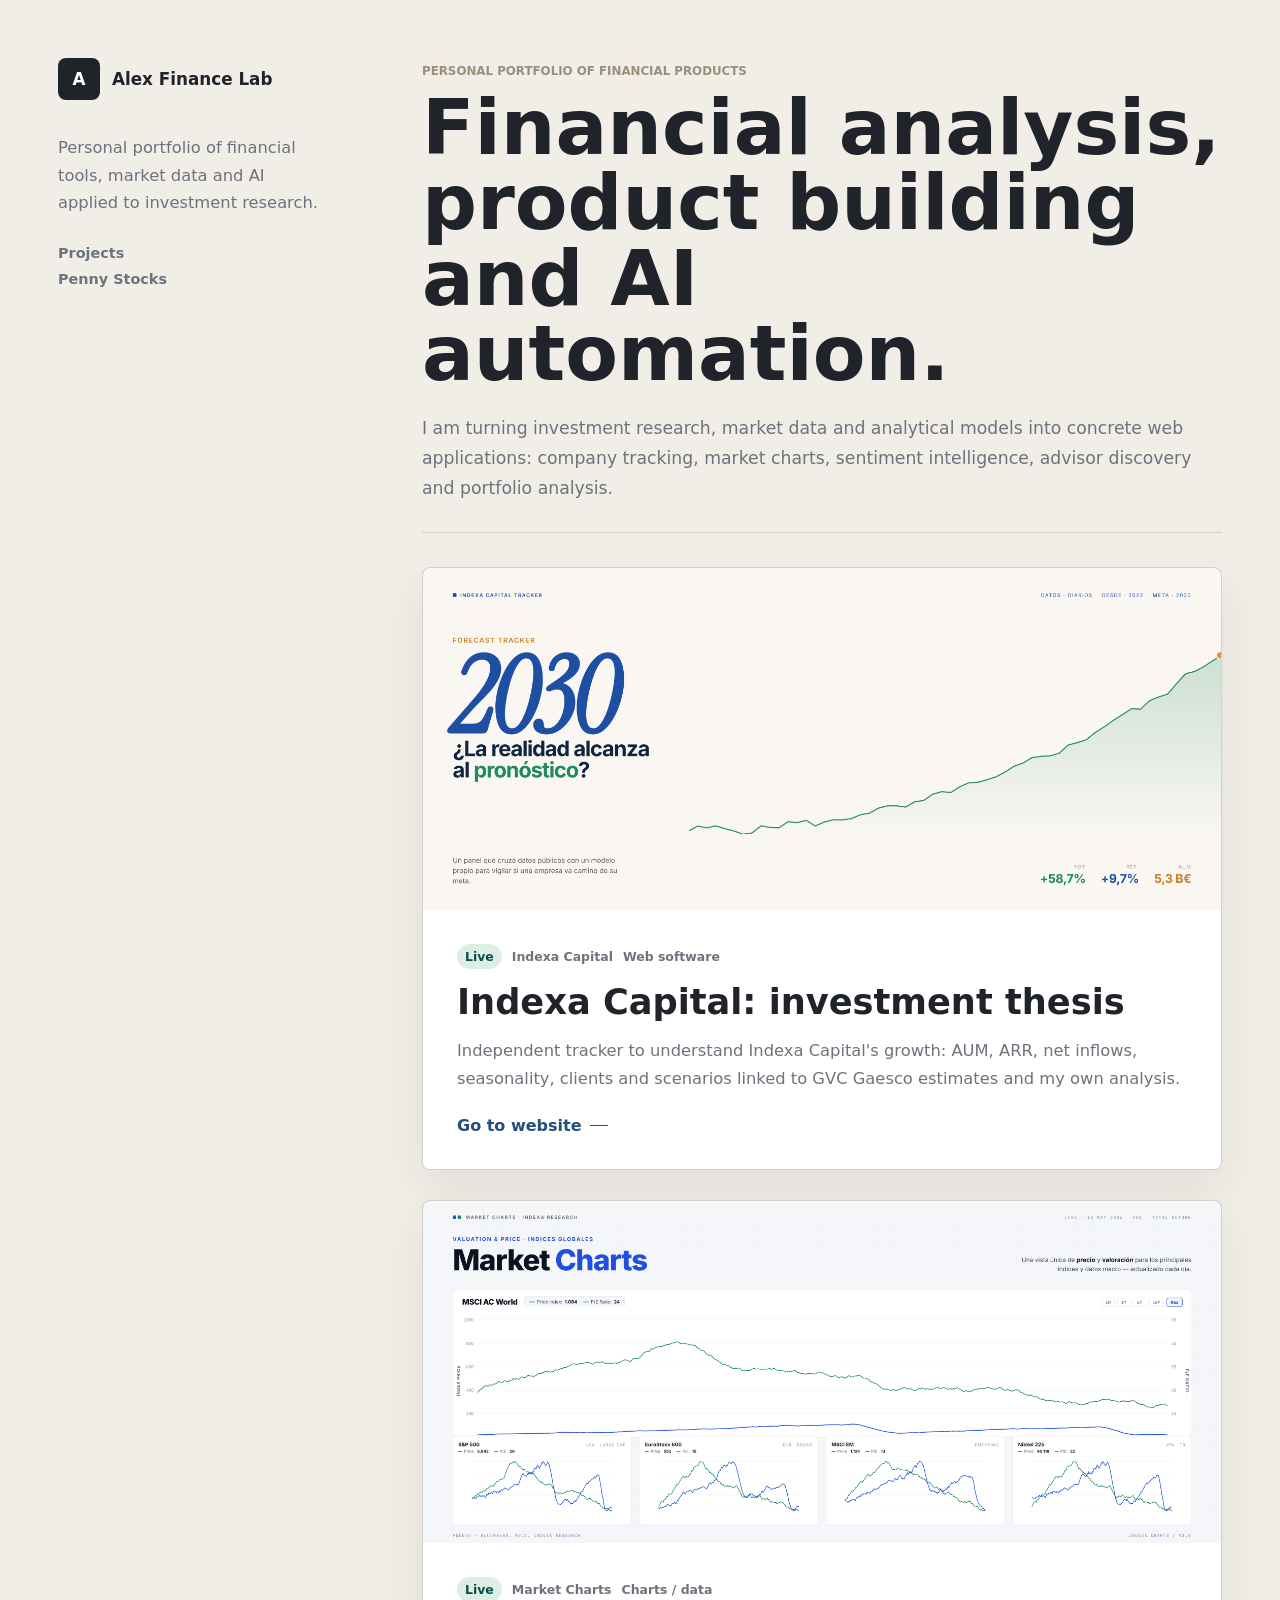
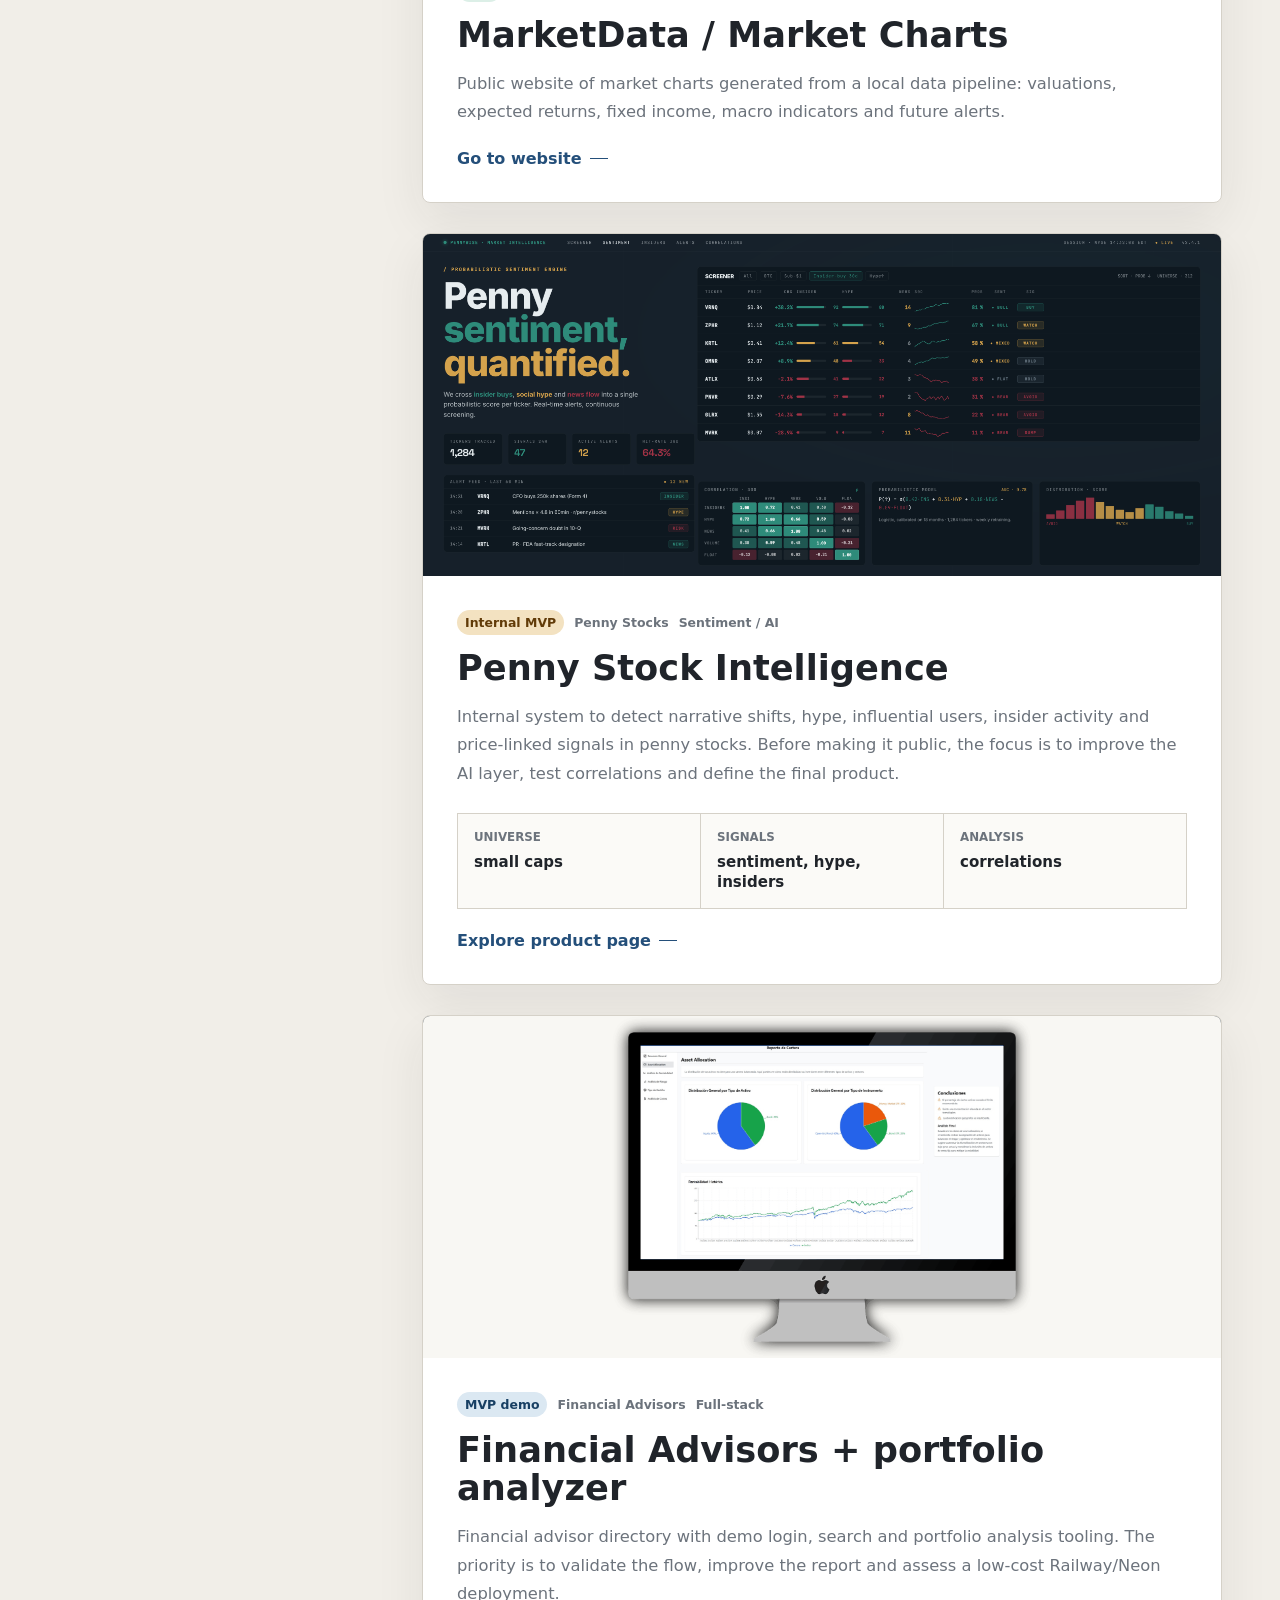
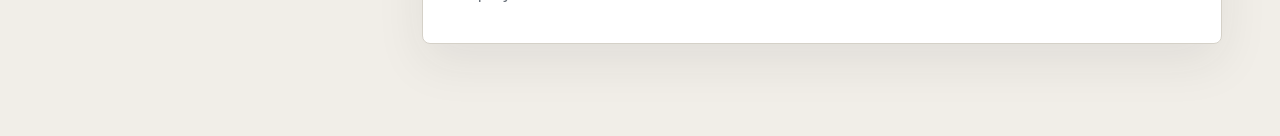
==== index.html @ d78d45a3 "Initial commit: Alex Finance Lab portfolio site Static HTML/CSS portfolio showcasing financial analy" ====
<!doctype html>
<html lang="en">
  <head>
    <meta charset="UTF-8" />
    <meta name="viewport" content="width=device-width, initial-scale=1.0" />
    <title>Alex Finance Lab</title>
    <meta
      name="description"
      content="Personal portfolio of financial analysis, market data, sentiment intelligence and AI tools."
    />
    <link
      rel="icon"
      href="data:image/svg+xml,%3Csvg xmlns='http://www.w3.org/2000/svg' viewBox='0 0 64 64'%3E%3Crect width='64' height='64' rx='12' fill='%2313151a'/%3E%3Ctext x='50%25' y='56%25' text-anchor='middle' font-family='Arial' font-size='34' font-weight='700' fill='white'%3EA%3C/text%3E%3C/svg%3E"
    />
    <link rel="stylesheet" href="./styles.css" />
  </head>
  <body>
    <div class="site-shell">
      <aside class="sidebar">
        <a class="brand" href="#top" aria-label="Alex Finance Lab">
          <span class="brand-mark">A</span>
          <span>Alex Finance Lab</span>
        </a>

        <p class="profile-copy">
          Personal portfolio of financial tools, market data and AI applied to investment research.
        </p>

        <nav class="side-nav" aria-label="Primary navigation">
          <a href="#projects">Projects</a>
          <a href="#penny-stocks">Penny Stocks</a>
        </nav>
      </aside>

      <main id="top" class="content">
        <section class="intro">
          <p class="eyebrow">Personal portfolio of financial products</p>
          <h1>Financial analysis, product building and AI automation.</h1>
          <p>
            I am turning investment research, market data and analytical models into concrete web
            applications: company tracking, market charts, sentiment intelligence, advisor discovery
            and portfolio analysis.
          </p>
        </section>

        <section id="projects" class="card-stack" aria-label="Projects">
          <article class="project-card">
            <a
              class="card-media"
              href="https://apardo-flowgy.github.io/indexa-tracker/"
              target="_blank"
              rel="noopener noreferrer"
              aria-label="Open Indexa Capital investment thesis"
            >
              <img src="./assets/indexa-scenarios.png" alt="Indexa Capital AUM and profit scenarios" />
            </a>
            <div class="card-body">
              <div class="project-meta">
                <span class="status live">Live</span>
                <span>Indexa Capital</span>
                <span>Web software</span>
              </div>
              <h2>
                <a href="https://apardo-flowgy.github.io/indexa-tracker/" target="_blank" rel="noopener noreferrer">
                  Indexa Capital: investment thesis
                </a>
              </h2>
              <p>
                Independent tracker to understand Indexa Capital's growth: AUM, ARR, net inflows,
                seasonality, clients and scenarios linked to GVC Gaesco estimates and my own analysis.
              </p>
              <div class="card-actions">
                <a href="https://apardo-flowgy.github.io/indexa-tracker/" target="_blank" rel="noopener noreferrer">
                  Go to website
                </a>
              </div>
            </div>
            <a
              class="card-stretched-link"
              href="https://apardo-flowgy.github.io/indexa-tracker/"
              target="_blank"
              rel="noopener noreferrer"
              aria-label="Open Indexa Capital investment thesis"
            ></a>
          </article>

          <article class="project-card">
            <a
              class="card-media"
              href="https://apardo-flowgy.github.io/market-charts/"
              target="_blank"
              rel="noopener noreferrer"
              aria-label="Open Market Charts"
            >
              <img src="./assets/market-sp500-pe.png" alt="Historical S&P 500 P/E chart" />
            </a>
            <div class="card-body">
              <div class="project-meta">
                <span class="status live">Live</span>
                <span>Market Charts</span>
                <span>Charts / data</span>
              </div>
              <h2>MarketData / Market Charts</h2>
              <p>
                Public website of market charts generated from a local data pipeline: valuations,
                expected returns, fixed income, macro indicators and future alerts.
              </p>
              <div class="card-actions">
                <a href="https://apardo-flowgy.github.io/market-charts/" target="_blank" rel="noopener noreferrer">
                  Go to website
                </a>
              </div>
            </div>
            <a
              class="card-stretched-link"
              href="https://apardo-flowgy.github.io/market-charts/"
              target="_blank"
              rel="noopener noreferrer"
              aria-label="Open Market Charts"
            ></a>
          </article>

          <article id="penny-stocks" class="project-card">
            <a class="card-media" href="/personal-portfolio/penny-stock-intelligence.html" aria-label="Open Penny Stock Intelligence product page">
              <img src="./assets/Screener.png" alt="Penny Stock Intelligence screener interface" />
            </a>
            <div class="card-body">
              <div class="project-meta">
                <span class="status internal">Internal MVP</span>
                <span>Penny Stocks</span>
                <span>Sentiment / AI</span>
              </div>
              <h2><a href="/personal-portfolio/penny-stock-intelligence.html">Penny Stock Intelligence</a></h2>
              <p>
                Internal system to detect narrative shifts, hype, influential users, insider activity
                and price-linked signals in penny stocks. Before making it public, the focus is to improve
                the AI layer, test correlations and define the final product.
              </p>
              <div class="mini-dashboard">
                <div><span>Universe</span><strong>small caps</strong></div>
                <div><span>Signals</span><strong>sentiment, hype, insiders</strong></div>
                <div><span>Analysis</span><strong>correlations</strong></div>
              </div>
              <div class="card-actions">
                <a href="/personal-portfolio/penny-stock-intelligence.html">Explore product page</a>
              </div>
            </div>
            <a
              class="card-stretched-link"
              href="/personal-portfolio/penny-stock-intelligence.html"
              aria-label="Open Penny Stock Intelligence product page"
            ></a>
          </article>

          <article class="project-card">
            <div class="card-media">
              <img src="./assets/financial-report.png" alt="Portfolio analysis report interface" />
            </div>
            <div class="card-body">
              <div class="project-meta">
                <span class="status build">MVP demo</span>
                <span>Financial Advisors</span>
                <span>Full-stack</span>
              </div>
              <h2>Financial Advisors + portfolio analyzer</h2>
              <p>
                Financial advisor directory with demo login, search and portfolio analysis tooling.
                The priority is to validate the flow, improve the report and assess a low-cost
                Railway/Neon deployment.
              </p>
            </div>
          </article>
        </section>

      </main>
    </div>
    <script>
      const cards = document.querySelectorAll(".project-card");

      const observer = new IntersectionObserver(
        (entries) => {
          entries.forEach((entry) => {
            if (entry.isIntersecting) entry.target.classList.add("is-visible");
          });
        },
        { threshold: 0.16 }
      );

      cards.forEach((card) => {
        observer.observe(card);
        card.addEventListener("pointermove", (event) => {
          const rect = card.getBoundingClientRect();
          card.style.setProperty("--mx", `${event.clientX - rect.left}px`);
          card.style.setProperty("--my", `${event.clientY - rect.top}px`);
        });
      });
    </script>
  </body>
</html>
---- styles.css ----
:root {
  --bg: #f1eee8;
  --panel: #ffffff;
  --ink: #20242a;
  --muted: #6c737c;
  --soft: #e0ded8;
  --line: #d5d1c8;
  --teal: #0f766e;
  --blue: #244f7a;
  --amber: #b36b18;
  --rose: #8b2f43;
  --shadow: 0 18px 50px rgba(37, 39, 44, 0.08);
  font-family:
    Inter, ui-sans-serif, system-ui, -apple-system, BlinkMacSystemFont, "Segoe UI",
    sans-serif;
}

* {
  box-sizing: border-box;
}

html {
  scroll-behavior: smooth;
}

body {
  margin: 0;
  color: var(--ink);
  background: var(--bg);
  overflow-x: hidden;
}

a {
  color: inherit;
}

.site-shell {
  display: grid;
  grid-template-columns: minmax(230px, 300px) minmax(0, 1fr);
  gap: clamp(30px, 5vw, 76px);
  align-items: start;
  max-width: 1540px;
  margin: 0 auto;
  padding: clamp(24px, 5vw, 58px);
}

.sidebar {
  position: sticky;
  top: 42px;
  min-height: calc(100vh - 84px);
  display: flex;
  flex-direction: column;
  padding-right: clamp(0px, 2vw, 22px);
}

.brand {
  display: inline-flex;
  align-items: center;
  gap: 12px;
  width: fit-content;
  color: var(--ink);
  text-decoration: none;
  font-size: 1.05rem;
  font-weight: 780;
}

.brand-mark {
  display: grid;
  width: 42px;
  height: 42px;
  place-items: center;
  color: #fff;
  background: var(--ink);
  border-radius: 8px;
}

.profile-copy {
  max-width: 270px;
  margin: 34px 0 28px;
  color: var(--muted);
  font-size: 1.02rem;
  line-height: 1.7;
}

.side-nav {
  display: flex;
  flex-direction: column;
  gap: 10px;
  margin-bottom: auto;
}

.side-nav a {
  width: fit-content;
  color: var(--muted);
  font-size: 0.9rem;
  font-weight: 720;
  text-decoration: none;
}

.side-nav a:hover {
  color: var(--ink);
}

.content {
  min-width: 0;
  width: 100%;
}

.intro {
  padding: 6px 0 28px;
  border-bottom: 1px solid var(--line);
}

.eyebrow {
  margin: 0 0 12px;
  color: #9b8f7c;
  font-size: 0.74rem;
  font-weight: 780;
  letter-spacing: 0;
  text-transform: uppercase;
}

.intro h1 {
  margin: 0;
  max-width: 1080px;
  font-size: 4.8rem;
  line-height: 0.98;
  letter-spacing: 0;
  overflow-wrap: anywhere;
}

.intro p:not(.eyebrow) {
  max-width: 920px;
  margin: 22px 0 0;
  color: var(--muted);
  font-size: 1.08rem;
  line-height: 1.75;
}

.card-stack {
  display: grid;
  gap: 30px;
  padding: 34px 0;
}

.project-card {
  position: relative;
  overflow: hidden;
  background: var(--panel);
  border: 1px solid var(--line);
  border-radius: 8px;
  box-shadow: var(--shadow);
  opacity: 0;
  transform: translateY(18px);
  transition:
    opacity 520ms ease,
    transform 520ms ease,
    border-color 220ms ease,
    box-shadow 220ms ease;
}

.project-card::before {
  content: "";
  position: absolute;
  inset: 0;
  z-index: 1;
  pointer-events: none;
  background: radial-gradient(
    420px circle at var(--mx, 50%) var(--my, 20%),
    rgba(15, 118, 110, 0.12),
    transparent 42%
  );
  opacity: 0;
  transition: opacity 220ms ease;
}

.project-card:has(a[href])::after {
  content: "Open project";
  position: absolute;
  right: 0;
  bottom: 0;
  left: 0;
  z-index: 3;
  display: flex;
  justify-content: flex-end;
  align-items: center;
  min-height: 54px;
  padding: 0 30px;
  color: #f8fbfa;
  background: linear-gradient(90deg, rgba(15, 118, 110, 0), rgba(15, 118, 110, 0.95));
  border-top: 1px solid rgba(255, 255, 255, 0.22);
  font-size: 0.78rem;
  font-weight: 820;
  letter-spacing: 0;
  opacity: 0;
  pointer-events: none;
  transform: translateY(100%);
  transition:
    opacity 240ms ease,
    transform 240ms ease;
}

.project-card:has(a[href]) .card-body::after {
  content: "";
  position: absolute;
  right: 17px;
  bottom: 22px;
  z-index: 4;
  width: 8px;
  height: 8px;
  border-top: 2px solid #f8fbfa;
  border-right: 2px solid #f8fbfa;
  opacity: 0;
  pointer-events: none;
  transform: rotate(45deg);
  transition:
    opacity 240ms ease,
    transform 240ms ease;
}

.project-card:hover {
  border-color: #b9b3a7;
  box-shadow: 0 26px 72px rgba(37, 39, 44, 0.14);
  transform: translateY(-3px);
}

.project-card:has(a[href]):hover::after {
  opacity: 1;
  transform: translateY(0);
}

.project-card:has(a[href]):hover .card-body::after {
  opacity: 1;
  transform: translateX(0) rotate(45deg);
  animation: open-nudge 1500ms ease-in-out infinite;
}

.project-card:hover::before {
  opacity: 1;
}

.project-card.is-visible {
  opacity: 1;
  transform: translateY(0);
}

.project-card.is-visible:hover {
  transform: translateY(-3px);
}

.project-card > * {
  position: relative;
  z-index: 2;
}

.project-card .card-stretched-link {
  position: absolute;
  inset: 0;
  z-index: 2;
  display: block;
  text-indent: -9999px;
}

.project-card .card-media,
.project-card h2 a,
.project-card .card-actions a {
  z-index: 5;
}

@keyframes open-nudge {
  0%,
  100% {
    transform: translateX(0) rotate(45deg);
  }

  50% {
    transform: translateX(4px) rotate(45deg);
  }
}

.card-media {
  display: block;
  aspect-ratio: 21 / 9;
  min-height: 0;
  background: #16202a;
  overflow: hidden;
}

.card-media img {
  display: block;
  width: 100%;
  height: 100%;
  object-fit: contain;
  object-position: center;
  transform: scale(1.002);
  transition: transform 520ms ease, filter 520ms ease;
  background: #f8f7f3;
}

.project-card:hover .card-media img {
  filter: saturate(1.04) contrast(1.03);
  transform: scale(1.035);
}

.card-body {
  padding: clamp(22px, 4vw, 34px);
}

.project-meta {
  display: flex;
  flex-wrap: wrap;
  gap: 8px 10px;
  align-items: center;
  margin-bottom: 14px;
  color: var(--muted);
  font-size: 0.78rem;
  font-weight: 740;
}

.status {
  padding: 5px 8px;
  border-radius: 999px;
}

.status.live {
  color: #0a504a;
  background: #dcefe7;
}

.status.internal {
  color: #613b08;
  background: #f3e2c1;
}

.status.build {
  color: #173f63;
  background: #dbe8f2;
}

.project-card h2 {
  margin: 0;
  font-size: 2.2rem;
  line-height: 1.08;
  letter-spacing: 0;
  overflow-wrap: anywhere;
}

.project-card h2 a {
  text-decoration: none;
}

.project-card h2 a:hover {
  color: var(--blue);
}

.project-card p {
  margin: 16px 0 0;
  color: var(--muted);
  font-size: 1.02rem;
  line-height: 1.75;
}

.card-actions {
  display: flex;
  flex-wrap: wrap;
  gap: 12px 18px;
  align-items: center;
  margin-top: 22px;
}

.card-actions a {
  position: relative;
  display: inline-flex;
  align-items: center;
  gap: 8px;
  color: var(--blue);
  font-weight: 800;
  text-decoration: none;
}

.card-actions a::after {
  content: "";
  width: 18px;
  height: 1.5px;
  background: currentColor;
  transform-origin: left;
  transition: transform 180ms ease;
}

.card-actions a:hover::after {
  transform: scaleX(1.35);
}

.card-actions span {
  color: var(--muted);
  font-size: 0.9rem;
  font-weight: 650;
}

@media (prefers-reduced-motion: reduce) {
  .project-card,
  .card-media img,
  .project-card:has(a[href])::after,
  .project-card:has(a[href]) .card-body::after,
  .card-actions a::after {
    transition: none;
    animation: none;
  }

  .project-card,
  .project-card:hover {
    opacity: 1;
    transform: none;
  }
}

.mini-dashboard {
  display: grid;
  grid-template-columns: repeat(3, minmax(0, 1fr));
  gap: 1px;
  margin-top: 24px;
  background: var(--line);
  border: 1px solid var(--line);
}

.mini-dashboard div {
  padding: 16px;
  background: #fbfaf7;
}

.mini-dashboard span {
  display: block;
  margin-bottom: 8px;
  color: var(--muted);
  font-size: 0.74rem;
  font-weight: 760;
  text-transform: uppercase;
}

.mini-dashboard strong {
  display: block;
  font-size: 0.94rem;
  line-height: 1.35;
}

@media (max-width: 900px) {
  .site-shell {
    grid-template-columns: 1fr;
    gap: 28px;
    padding: 22px;
  }

  .sidebar {
    position: static;
    min-height: auto;
    padding: 0 0 24px;
    border-bottom: 1px solid var(--line);
  }

  .profile-copy {
    max-width: 680px;
    margin: 22px 0 18px;
  }

  .side-nav {
    flex-direction: row;
    flex-wrap: wrap;
    margin-bottom: 0;
  }

}

@media (max-width: 620px) {
  .intro h1 {
    font-size: 3.2rem;
  }

  .card-media img {
    height: 100%;
  }

  .mini-dashboard {
    grid-template-columns: 1fr;
  }

  .project-card h2 {
    font-size: 1.55rem;
  }
}
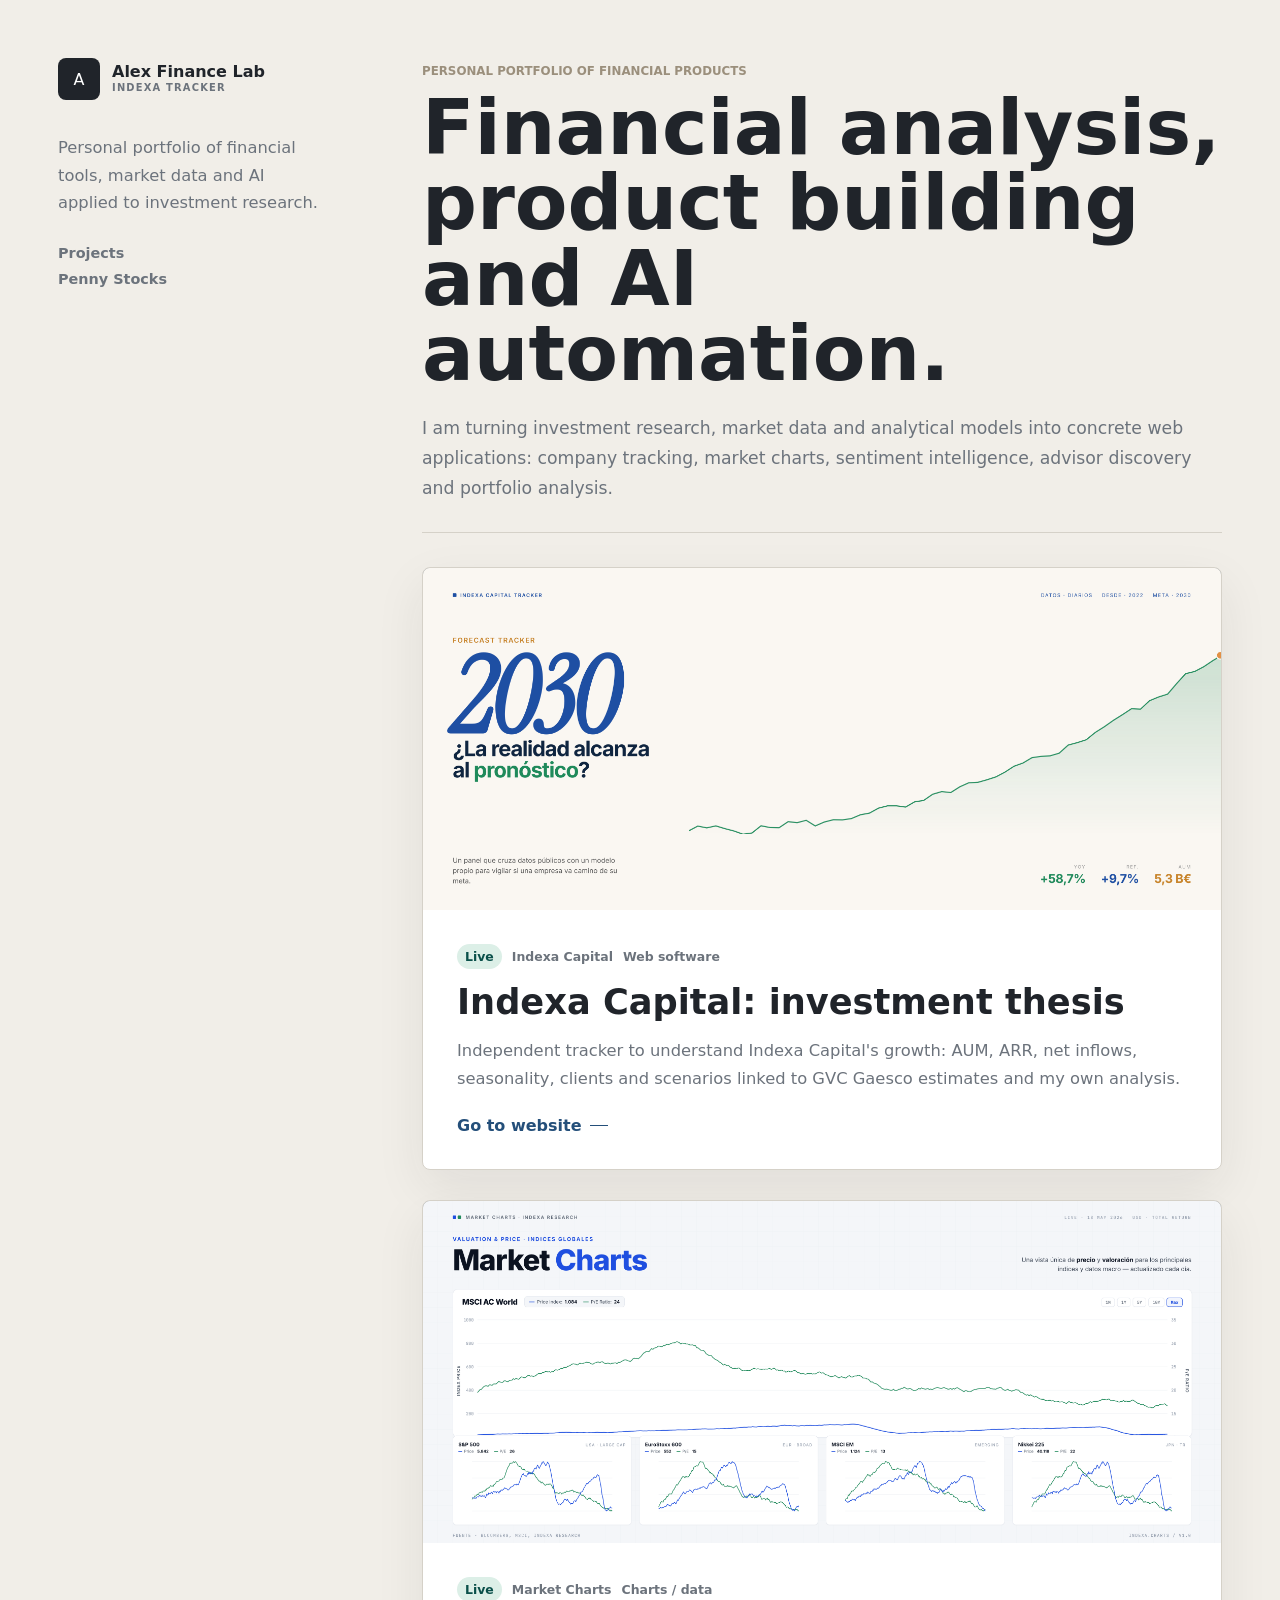
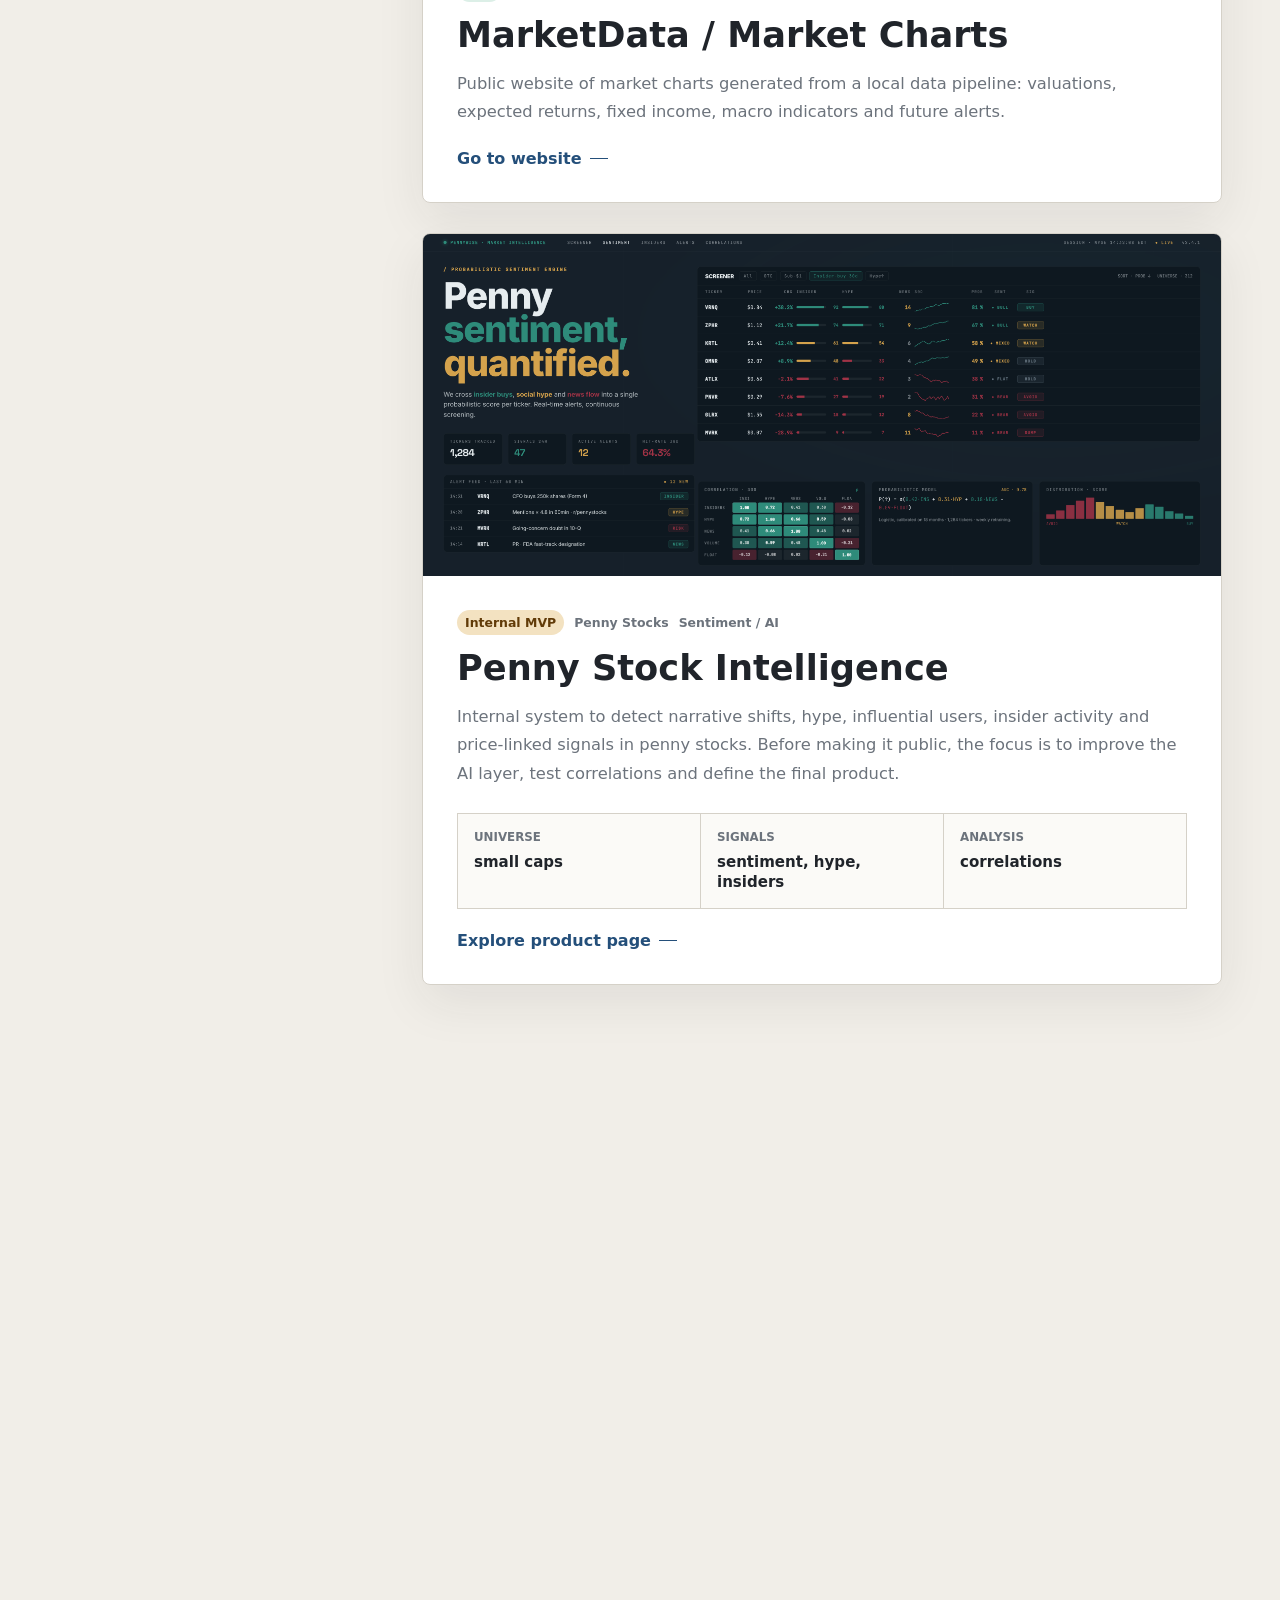
==== commit 270e4c75: "feat: add Indexa Tracker product label to brand signature Co-Authored-By: Claude Sonnet 4.6 <noreply" ====
--- a/index.html
+++ b/index.html
@@ -17,9 +17,12 @@
   <body>
     <div class="site-shell">
       <aside class="sidebar">
-        <a class="brand" href="#top" aria-label="Alex Finance Lab">
+        <a class="brand" href="#top" aria-label="Alex Finance Lab — Indexa Tracker">
           <span class="brand-mark">A</span>
-          <span>Alex Finance Lab</span>
+          <span class="brand-text">
+            <span class="brand-name">Alex Finance Lab</span>
+            <span class="brand-product">Indexa Tracker</span>
+          </span>
         </a>
 
         <p class="profile-copy">
--- a/styles.css
+++ b/styles.css
@@ -60,8 +60,26 @@
   width: fit-content;
   color: var(--ink);
   text-decoration: none;
-  font-size: 1.05rem;
+}
+
+.brand-text {
+  display: grid;
+  gap: 2px;
+  line-height: 1.05;
+}
+
+.brand-name {
+  font-size: 1.0rem;
   font-weight: 780;
+  color: var(--ink);
+}
+
+.brand-product {
+  font-size: 0.62rem;
+  font-weight: 800;
+  letter-spacing: 0.12em;
+  text-transform: uppercase;
+  color: var(--muted);
 }
 
 .brand-mark {
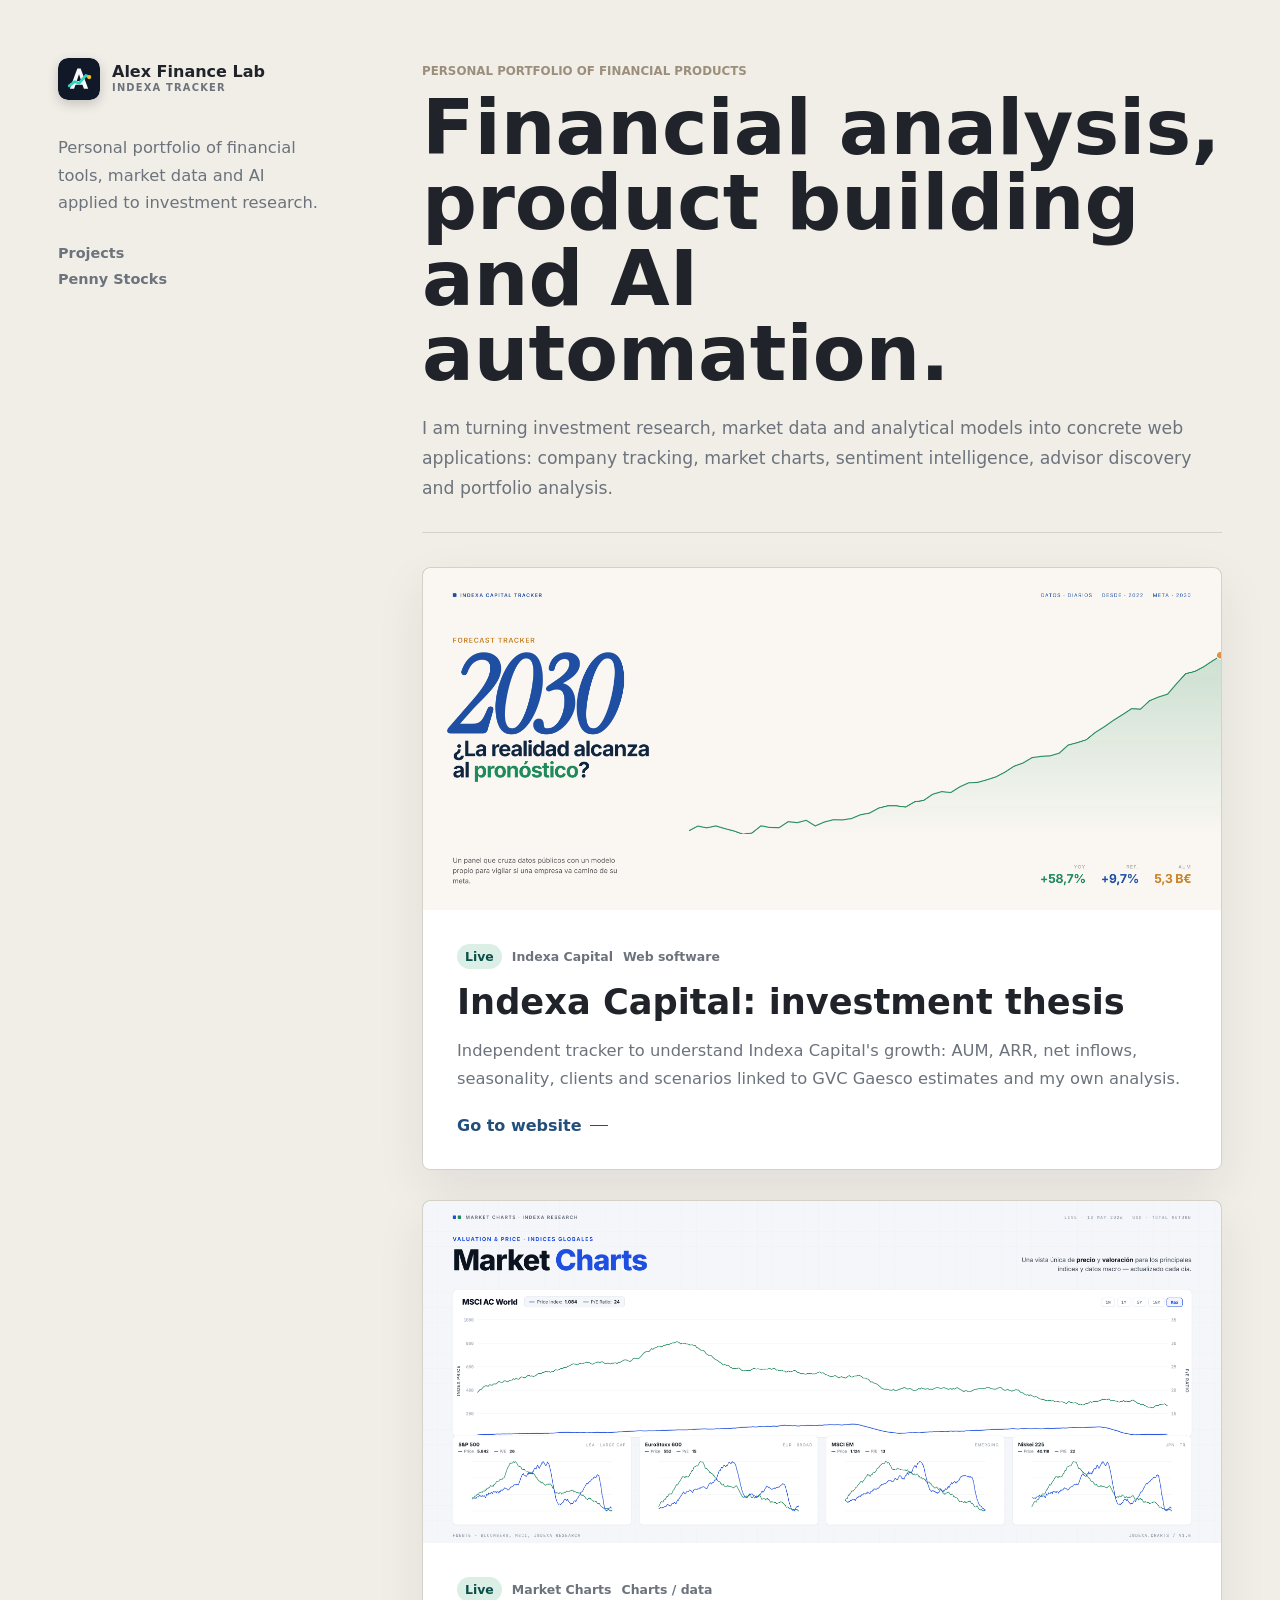
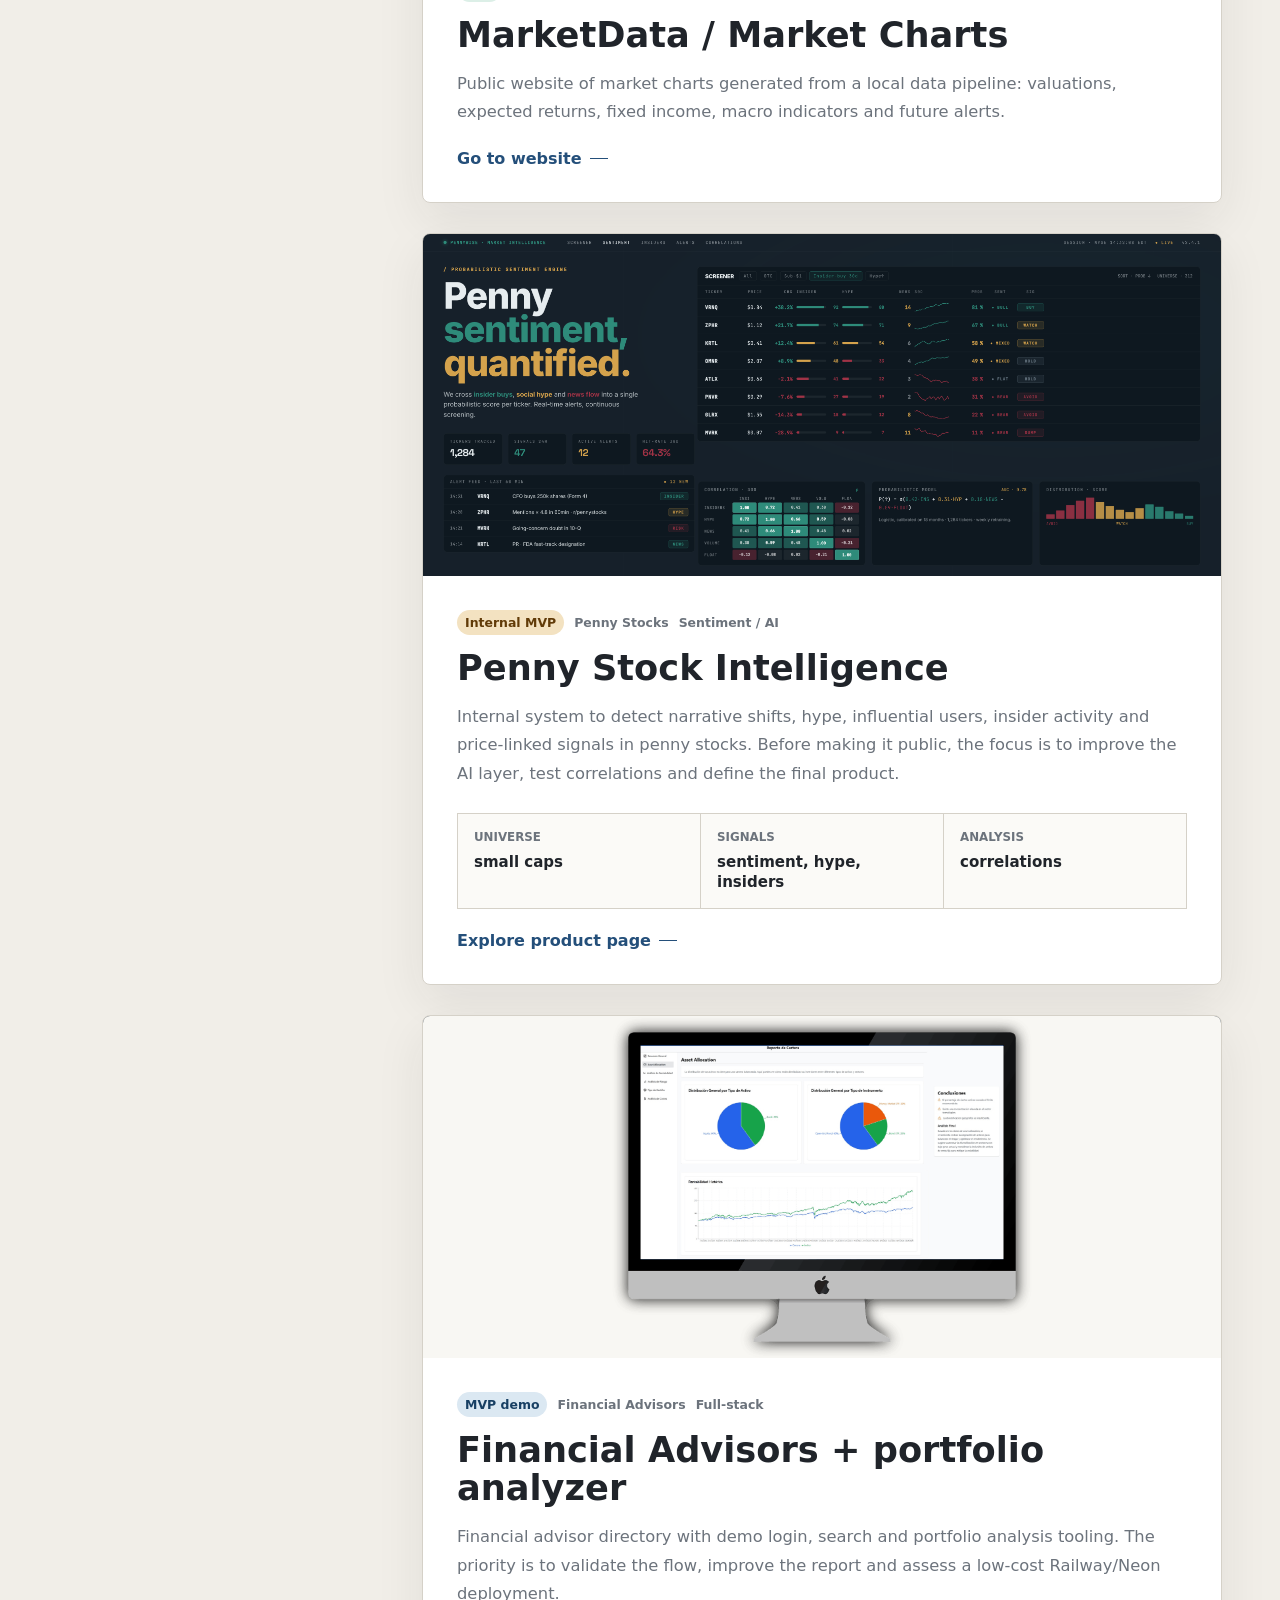
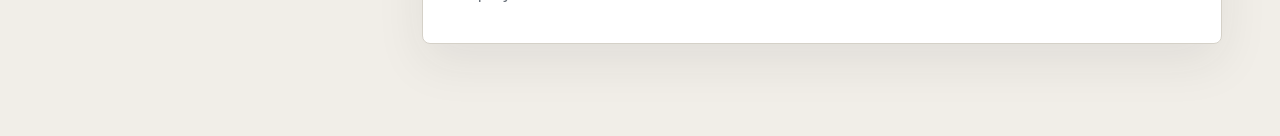
==== commit 140e37e0: "feat: replace brand mark A with SVG logo matching indexa-tracker Co-Authored-By: Claude Sonnet 4.6 <" ====
--- a/index.html
+++ b/index.html
@@ -18,7 +18,12 @@
     <div class="site-shell">
       <aside class="sidebar">
         <a class="brand" href="#top" aria-label="Alex Finance Lab — Indexa Tracker">
-          <span class="brand-mark">A</span>
+          <svg class="brand-mark" viewBox="0 0 64 64" aria-hidden="true" focusable="false" xmlns="http://www.w3.org/2000/svg">
+            <rect width="64" height="64" rx="14" fill="#111827"/>
+            <path d="M18 47 29.5 16h5L46 47h-6.5l-2.2-6.4H26.7L24.5 47H18Zm10.5-11.9h7L32 24.7l-3.5 10.4Z" fill="#F8FAFC"/>
+            <path d="M17 42.5 25.5 36l6.5 2.5 10.5-12 5 2.5" fill="none" stroke="#2DD4BF" stroke-linecap="round" stroke-linejoin="round" stroke-width="4"/>
+            <circle cx="47.5" cy="29" r="3.2" fill="#FBBF24"/>
+          </svg>
           <span class="brand-text">
             <span class="brand-name">Alex Finance Lab</span>
             <span class="brand-product">Indexa Tracker</span>
--- a/styles.css
+++ b/styles.css
@@ -83,13 +83,12 @@
 }
 
 .brand-mark {
-  display: grid;
   width: 42px;
   height: 42px;
-  place-items: center;
-  color: #fff;
-  background: var(--ink);
-  border-radius: 8px;
+  flex-shrink: 0;
+  display: block;
+  border-radius: 10px;
+  box-shadow: 0 4px 12px rgba(0,0,0,0.18);
 }
 
 .profile-copy {
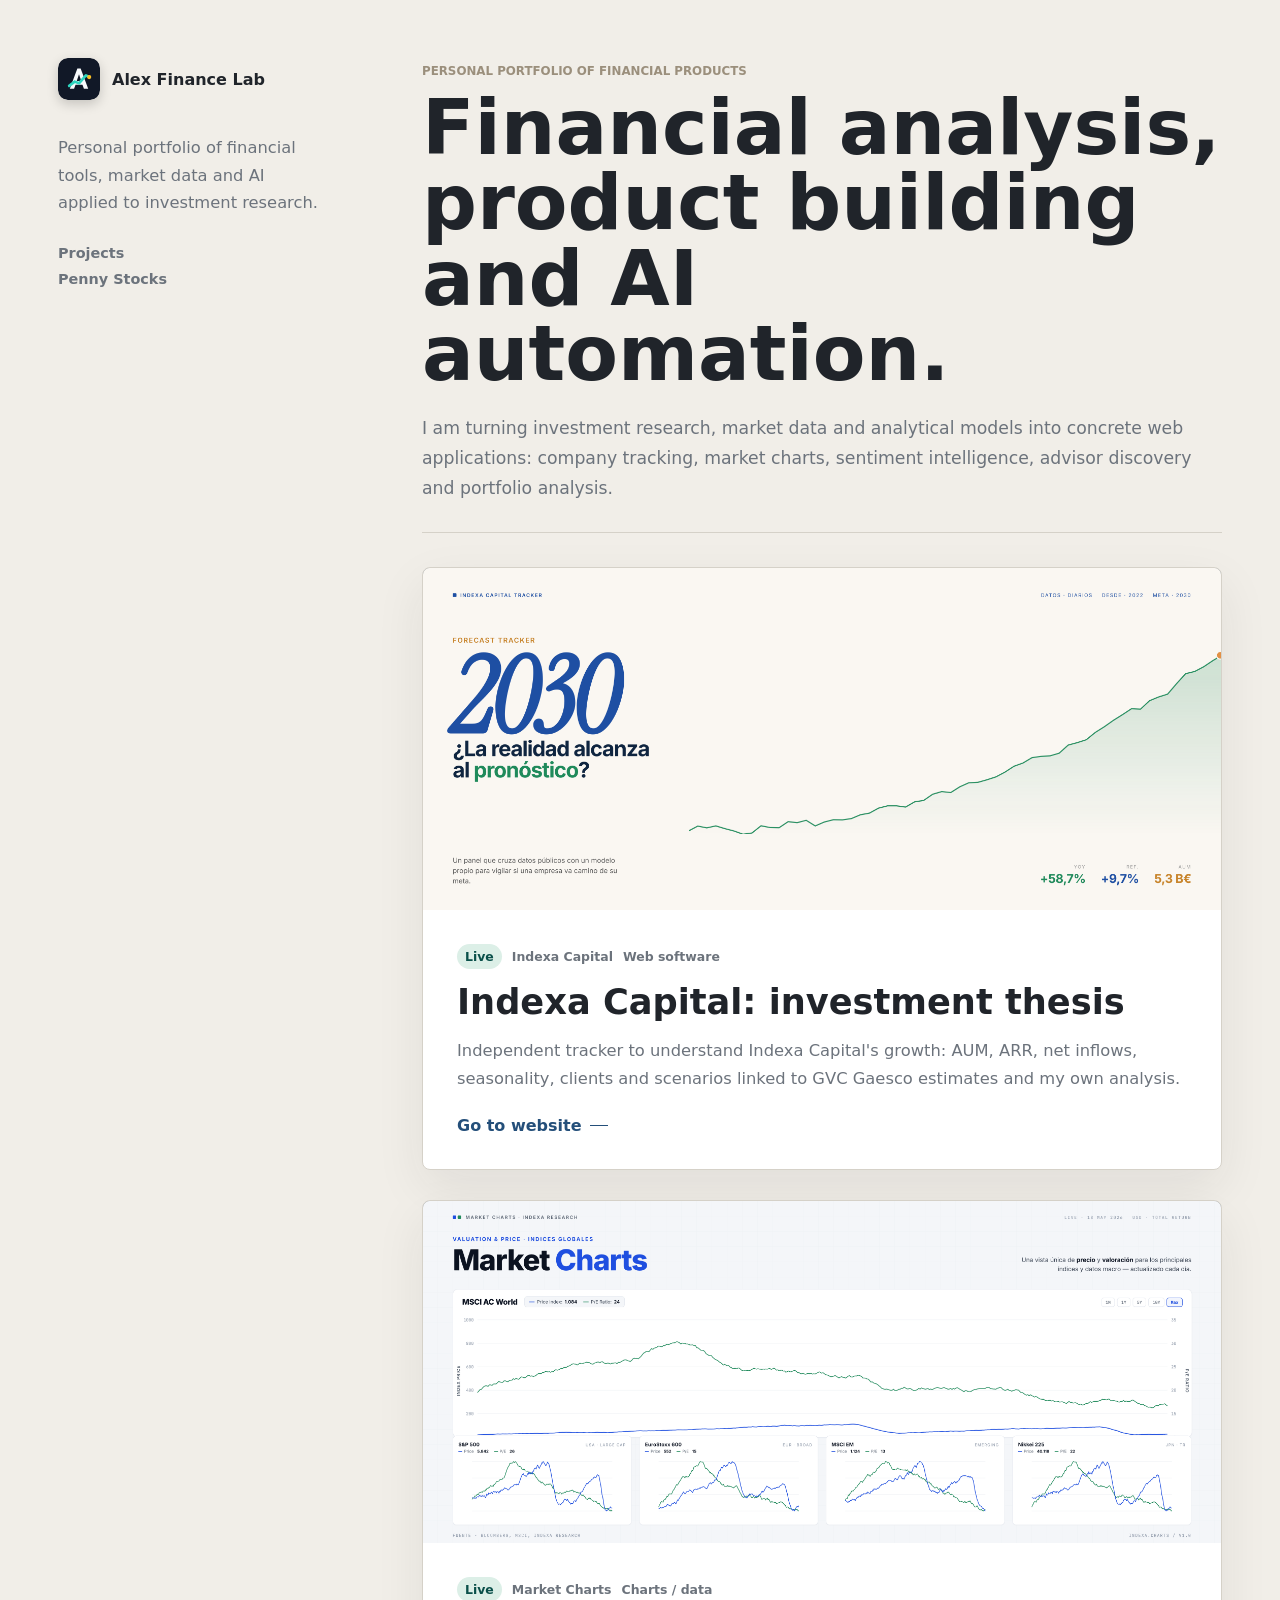
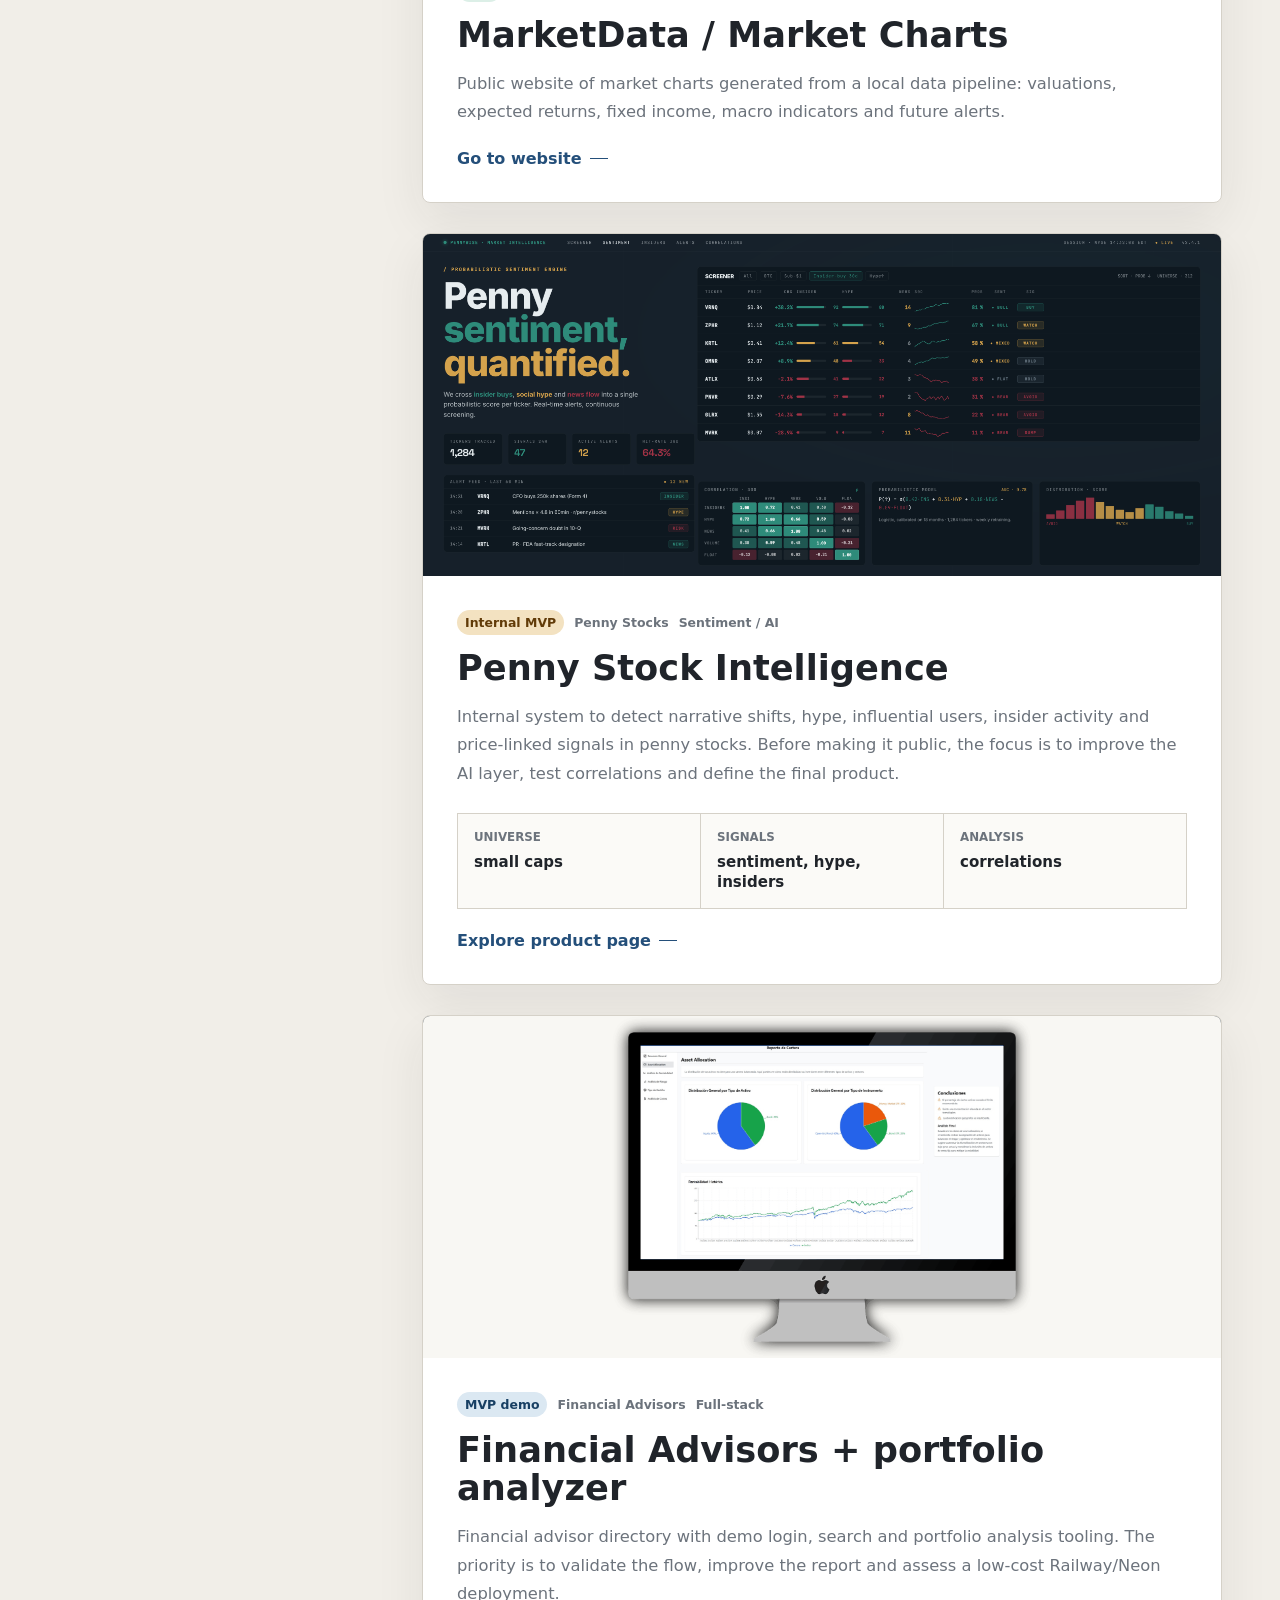
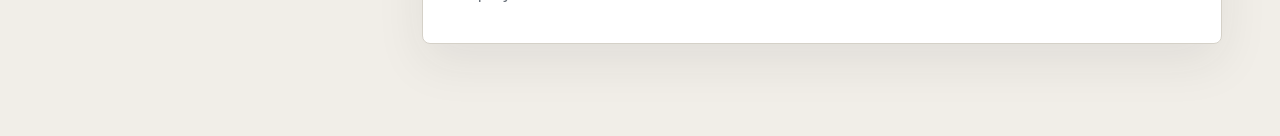
==== commit fa39cb19: "fix: remove Indexa Tracker subtitle from portfolio brand — show only Alex Finance Lab Co-Authored-By" ====
--- a/index.html
+++ b/index.html
@@ -24,10 +24,7 @@
             <path d="M17 42.5 25.5 36l6.5 2.5 10.5-12 5 2.5" fill="none" stroke="#2DD4BF" stroke-linecap="round" stroke-linejoin="round" stroke-width="4"/>
             <circle cx="47.5" cy="29" r="3.2" fill="#FBBF24"/>
           </svg>
-          <span class="brand-text">
-            <span class="brand-name">Alex Finance Lab</span>
-            <span class="brand-product">Indexa Tracker</span>
-          </span>
+          <span class="brand-name">Alex Finance Lab</span>
         </a>
 
         <p class="profile-copy">
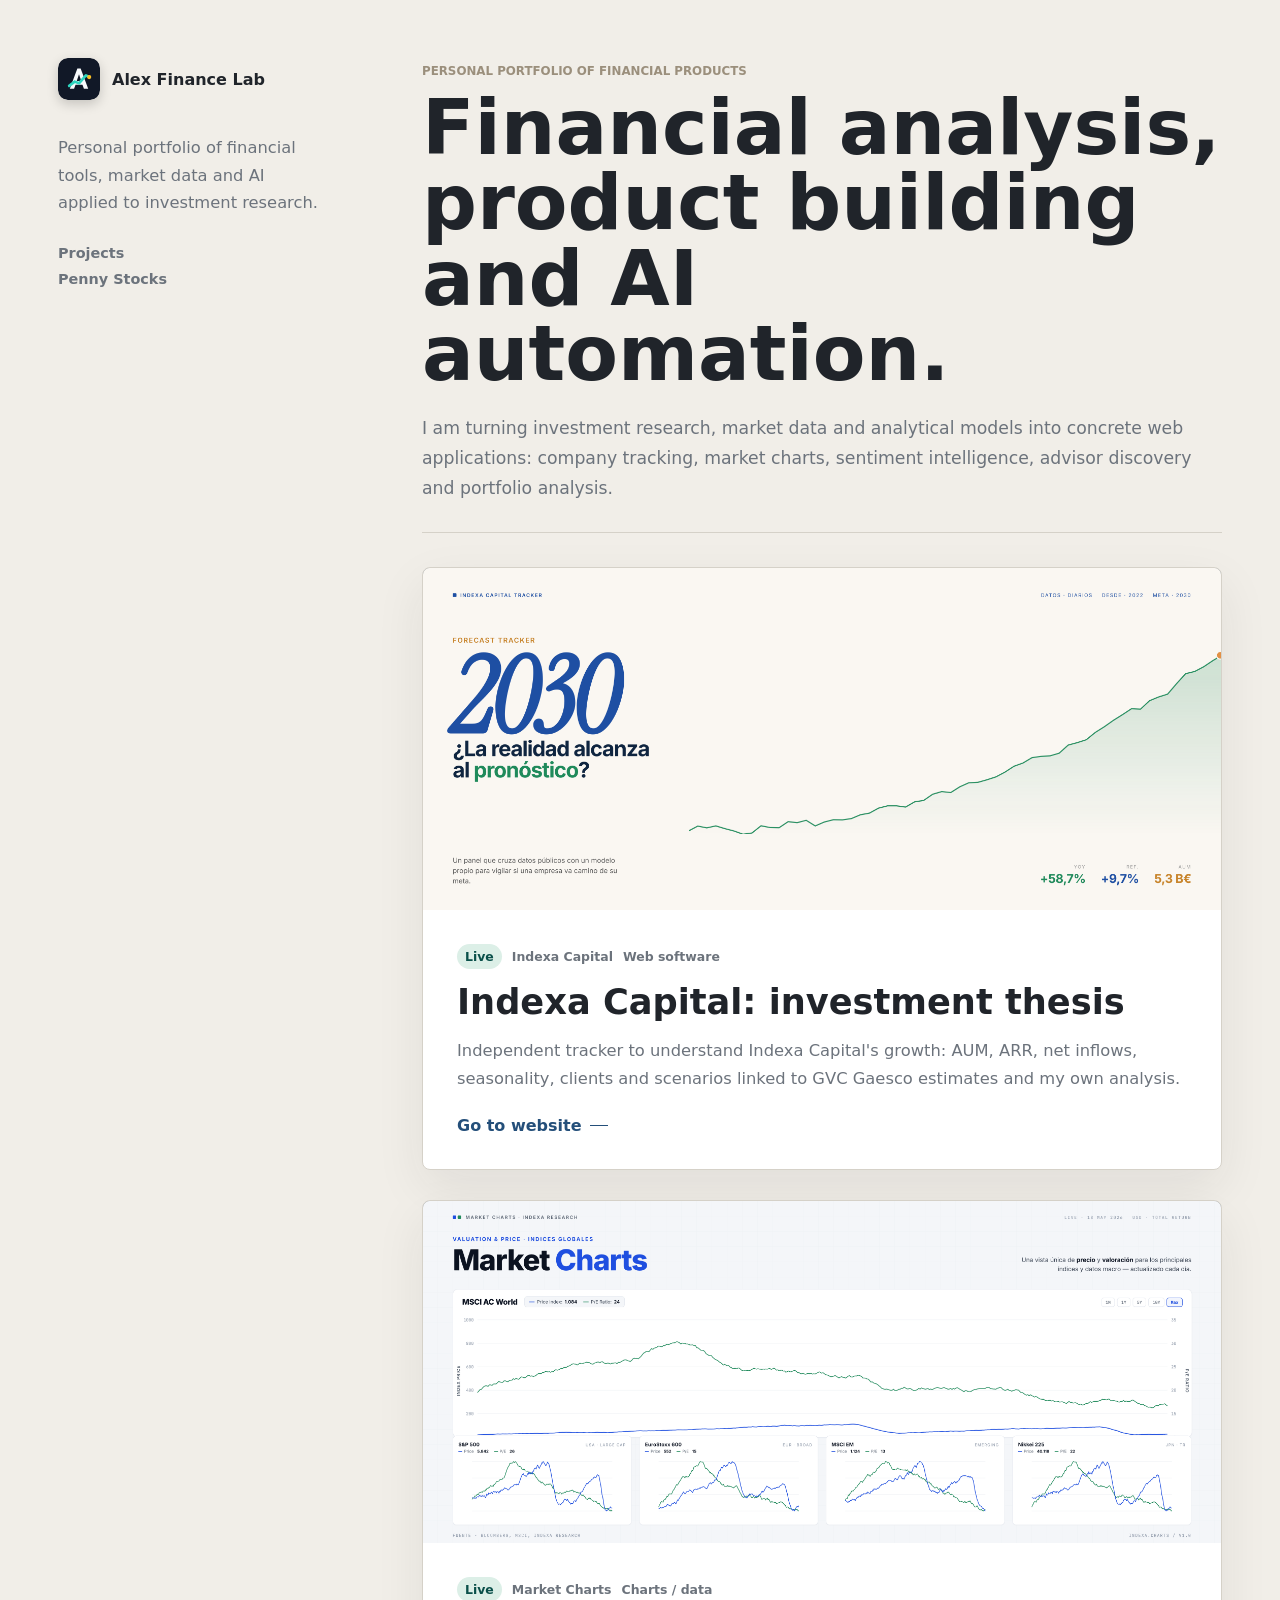
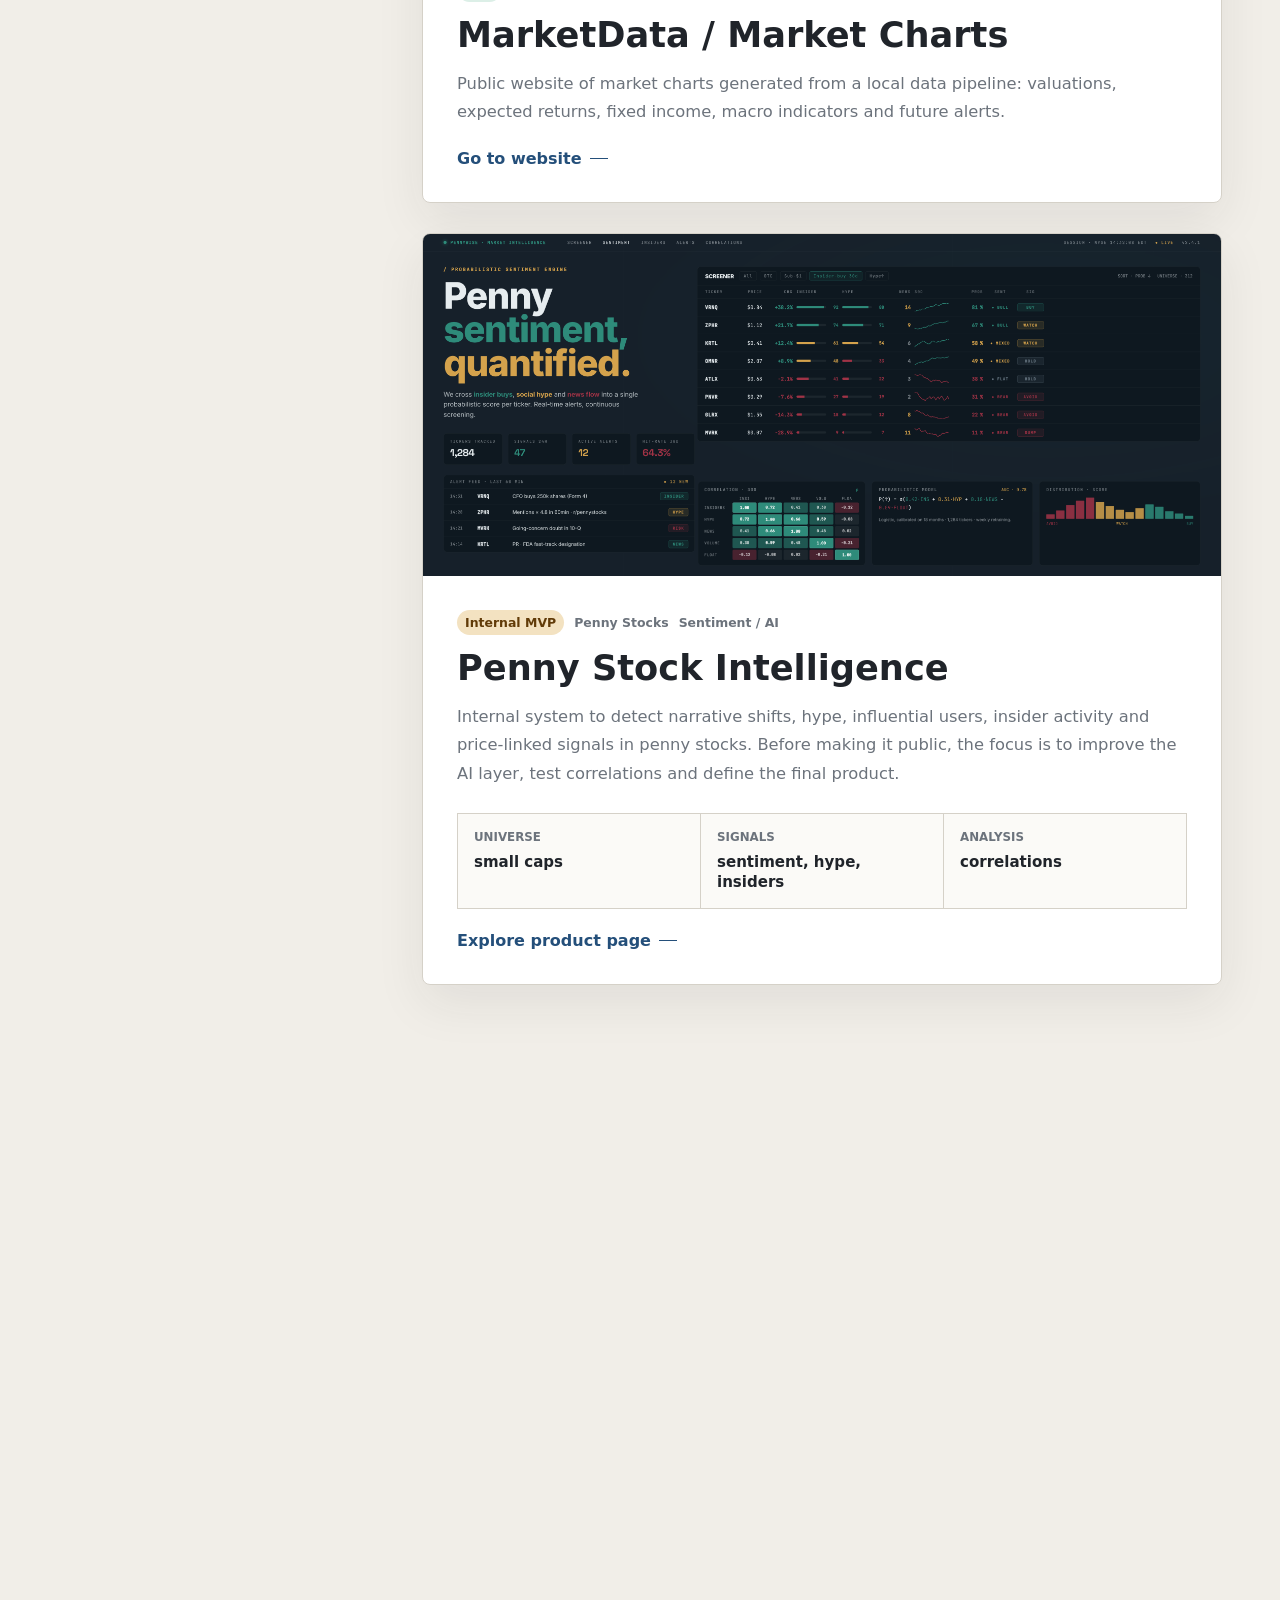
==== commit 97120a0e: "feat: update favicon to match brand logo SVG Co-Authored-By: Claude Sonnet 4.6 <noreply@anthropic.co" ====
--- a/index.html
+++ b/index.html
@@ -8,10 +8,7 @@
       name="description"
       content="Personal portfolio of financial analysis, market data, sentiment intelligence and AI tools."
     />
-    <link
-      rel="icon"
-      href="data:image/svg+xml,%3Csvg xmlns='http://www.w3.org/2000/svg' viewBox='0 0 64 64'%3E%3Crect width='64' height='64' rx='12' fill='%2313151a'/%3E%3Ctext x='50%25' y='56%25' text-anchor='middle' font-family='Arial' font-size='34' font-weight='700' fill='white'%3EA%3C/text%3E%3C/svg%3E"
-    />
+    <link rel="icon" type="image/svg+xml" href="./favicon.svg" />
     <link rel="stylesheet" href="./styles.css" />
   </head>
   <body>
